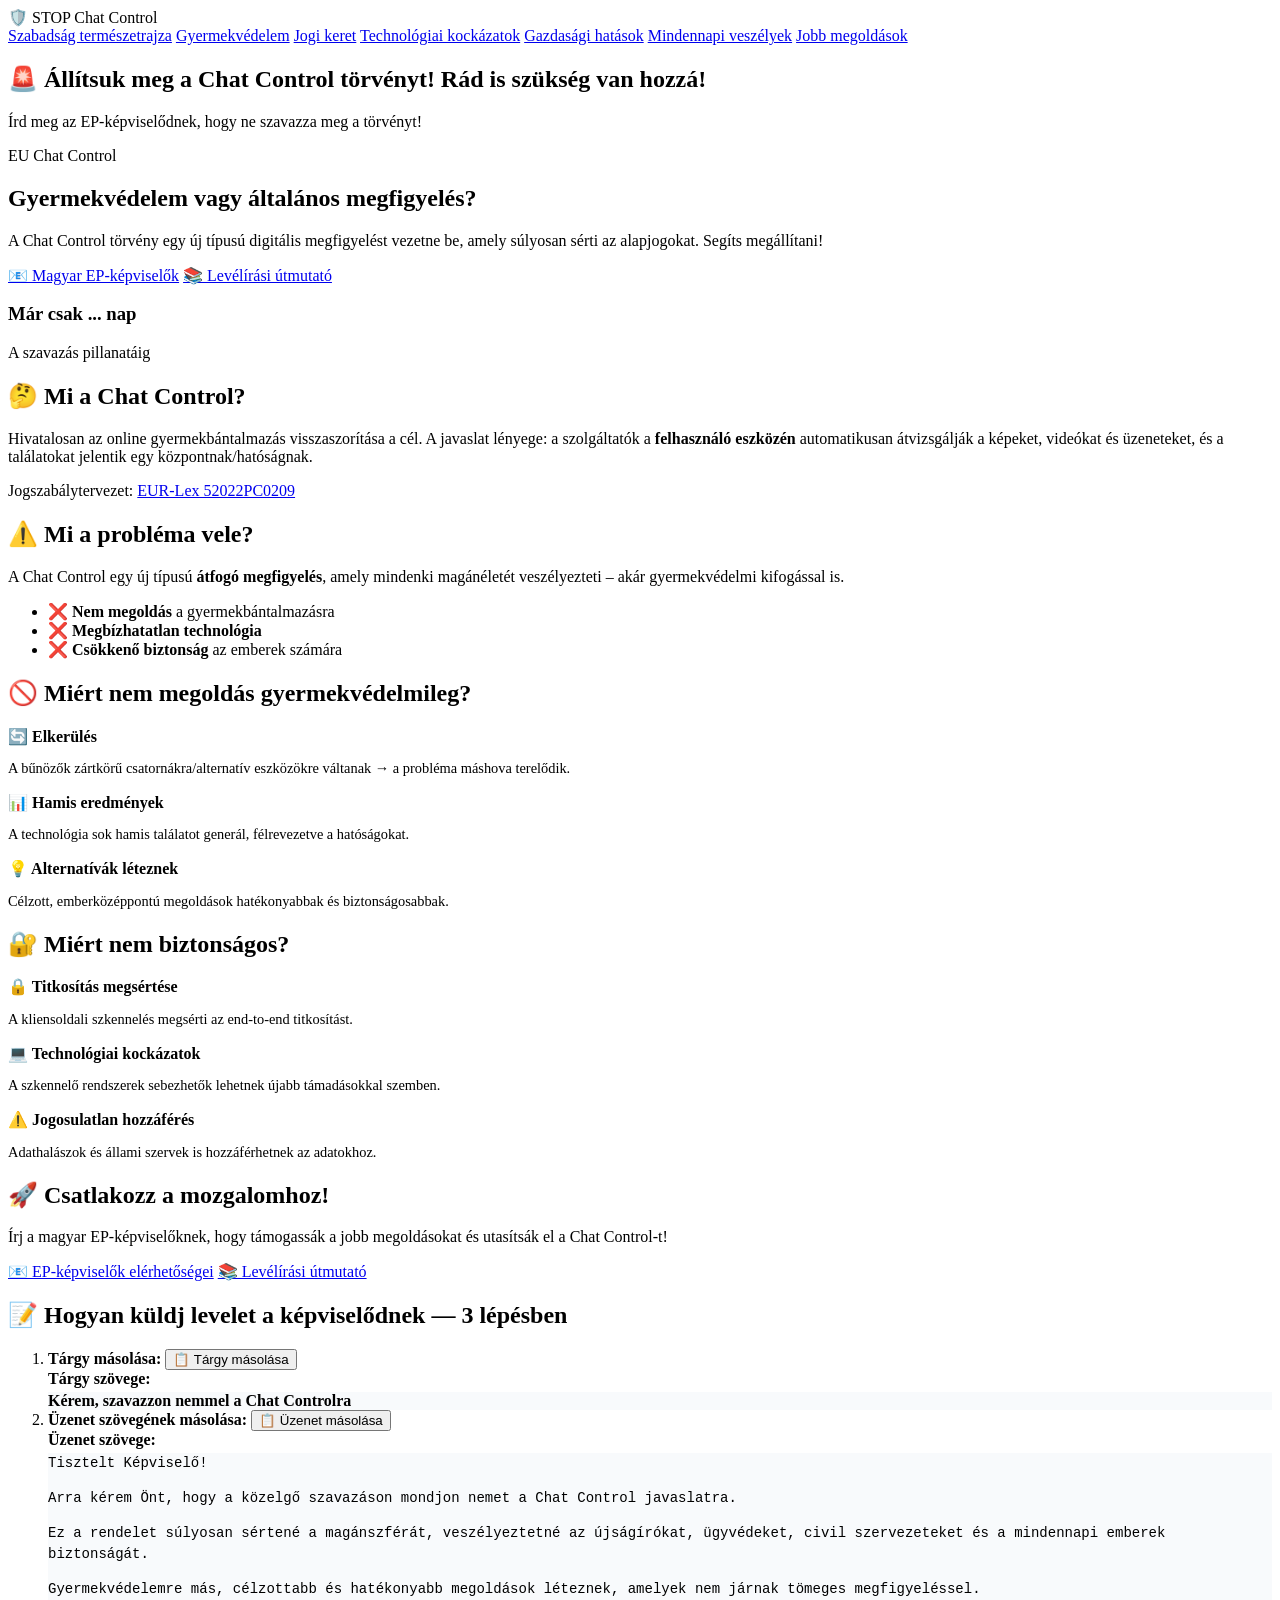
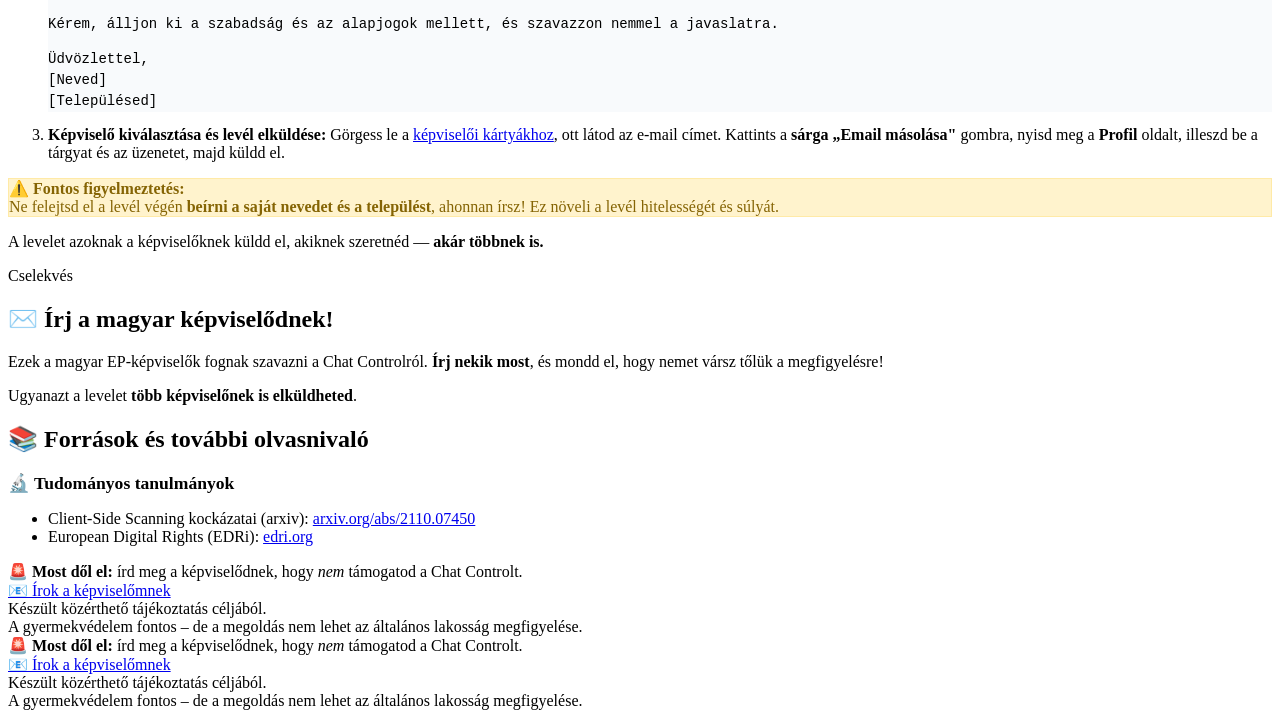
==== index.html @ 04efbd19 "deploy: af9d0e01e2f1a7dfd619908b89cc3201d144bc55" ====
<!doctype html><html lang=hu><head><meta name=generator content="Hugo 0.138.0"><meta charset=UTF-8><meta name=viewport content="width=device-width,initial-scale=1"><title>EU Chat Control – Állítsuk meg a Chat Control törvényt!</title>
<link rel=preconnect href=https://fonts.googleapis.com><link rel=preconnect href=https://fonts.gstatic.com crossorigin><link href="https://fonts.googleapis.com/css2?family=Inter:wght@300;400;500;600;700&display=swap" rel=stylesheet><link rel=stylesheet href=/css/style.css></head><body><div class=wrap><header class=header-top><div class=header-content><div class=logo><span class=shield-icon>🛡️</span>
<span class=stop-text>STOP</span>
<span class=control-text>Chat Control</span></div><nav class=main-nav aria-label=Főmenü><a class="btn primary" href=/stop-chat-control-hugo/szabadsag-termeszetrajza/>Szabadság természetrajza</a>
<a class="btn primary" href=/stop-chat-control-hugo/gyermekvedelem/>Gyermekvédelem</a>
<a class="btn primary" href=/stop-chat-control-hugo/jogi-keret/>Jogi keret</a>
<a class="btn primary" href=/stop-chat-control-hugo/technologiai-kockazatok/>Technológiai kockázatok</a>
<a class="btn primary" href=/stop-chat-control-hugo/gazdasagi-hatasok/>Gazdasági hatások</a>
<a class="btn primary" href=/stop-chat-control-hugo/mindennapi-veszelyek/>Mindennapi veszélyek</a>
<a class="btn primary" href=/stop-chat-control-hugo/jobb-megoldasok/>Jobb megoldások</a></nav></div></header></div><main class=wrap><section class=card aria-labelledby=callout-title><h2 id=callout-title>🚨 Állítsuk meg a Chat Control törvényt! Rád is szükség van hozzá!</h2><p class=note>Írd meg az EP-képviselődnek, hogy ne szavazza meg a törvényt!</p></section><section class=hero><div><span class=kicker>EU Chat Control</span><h1>Gyermekvédelem vagy általános megfigyelés?</h1><p class=lead>A Chat Control törvény egy új típusú digitális megfigyelést vezetne be, amely súlyosan sérti az alapjogokat. Segíts megállítani!</p><div class=cta><a class="btn primary" href=#meps>📧 Magyar EP-képviselők</a>
<a class="btn ghost" href=#howto>📚 Levélírási útmutató</a></div></div><div class=countdown><h3 id=countdown>Már csak ... nap</h3><p class=note>A szavazás pillanatáig</p></div></section><section id=risks class="grid cols-2"><div class=card><h2>🤔 Mi a Chat Control?</h2><p>Hivatalosan az online gyermekbántalmazás visszaszorítása a cél. A javaslat lényege: a szolgáltatók a <strong>felhasználó eszközén</strong> automatikusan átvizsgálják a képeket, videókat és üzeneteket, és a találatokat jelentik egy központnak/hatóságnak.</p><p class=note>Jogszabálytervezet: <a href="https://eur-lex.europa.eu/legal-content/EN/TXT/HTML/?uri=CELEX%3A52022PC0209" target=_blank rel=noopener>EUR-Lex 52022PC0209</a></p></div><div class=card><h2>⚠️ Mi a probléma vele?</h2><p>A Chat Control egy új típusú <strong>átfogó megfigyelés</strong>, amely mindenki magánéletét veszélyezteti – akár gyermekvédelmi kifogással is.</p><ul><li>❌ <strong>Nem megoldás</strong> a gyermekbántalmazásra</li><li>❌ <strong>Megbízhatatlan technológia</strong></li><li>❌ <strong>Csökkenő biztonság</strong> az emberek számára</li></ul></div></section><section class="grid cols-2"><div class=card><h2>🚫 Miért <span style=color:var(--danger)>nem</span> megoldás gyermekvédelmileg?</h2><div style=margin-bottom:var(--spacing-md)><h3 style=font-size:1rem;margin-bottom:var(--spacing-xs);color:var(--accent)>🔄 Elkerülés</h3><p style=font-size:.9rem;margin-bottom:var(--spacing-sm)>A bűnözők zártkörű csatornákra/alternatív eszközökre váltanak → a probléma máshova terelődik.</p></div><div style=margin-bottom:var(--spacing-md)><h3 style=font-size:1rem;margin-bottom:var(--spacing-xs);color:var(--accent)>📊 Hamis eredmények</h3><p style=font-size:.9rem;margin-bottom:var(--spacing-sm)>A technológia sok hamis találatot generál, félrevezetve a hatóságokat.</p></div><div><h3 style=font-size:1rem;margin-bottom:var(--spacing-xs);color:var(--accent)>💡 Alternatívák léteznek</h3><p style=font-size:.9rem;margin-bottom:var(--spacing-sm)>Célzott, emberközéppontú megoldások hatékonyabbak és biztonságosabbak.</p></div></div><div class=card><h2>🔐 Miért <span style=color:var(--danger)>nem</span> biztonságos?</h2><div style=margin-bottom:var(--spacing-md)><h3 style=font-size:1rem;margin-bottom:var(--spacing-xs);color:var(--accent)>🔒 Titkosítás megsértése</h3><p style=font-size:.9rem;margin-bottom:var(--spacing-sm)>A kliensoldali szkennelés megsérti az end-to-end titkosítást.</p></div><div style=margin-bottom:var(--spacing-md)><h3 style=font-size:1rem;margin-bottom:var(--spacing-xs);color:var(--accent)>💻 Technológiai kockázatok</h3><p style=font-size:.9rem;margin-bottom:var(--spacing-sm)>A szkennelő rendszerek sebezhetők lehetnek újabb támadásokkal szemben.</p></div><div><h3 style=font-size:1rem;margin-bottom:var(--spacing-xs);color:var(--accent)>⚠️ Jogosulatlan hozzáférés</h3><p style=font-size:.9rem;margin-bottom:var(--spacing-sm)>Adathalászok és állami szervek is hozzáférhetnek az adatokhoz.</p></div></div></section><section class=cta-section><h2>🚀 Csatlakozz a mozgalomhoz!</h2><p>Írj a magyar EP-képviselőknek, hogy támogassák a jobb megoldásokat és utasítsák el a Chat Control-t!</p><div class=cta><a href=#meps class="btn primary">📧 EP-képviselők elérhetőségei</a>
<a href=#howto class="btn ghost">📚 Levélírási útmutató</a></div></section><section id=howto class=card><h2>📝 Hogyan küldj levelet a képviselődnek — 3 lépésben</h2><ol class=steps><li><strong>Tárgy másolása:</strong>
<button class=btn type=button onclick=copySubject()>📋 Tárgy másolása</button><div class=template-preview style=margin-top:var(--spacing-sm)><div class=note style=margin-bottom:4px><strong>Tárgy szövege:</strong></div><div style="padding:var(--spacing-sm);background:#f8fafc;border-left:4px solid var(--accent);font-weight:600">Kérem, szavazzon nemmel a Chat Controlra</div></div></li><li><strong>Üzenet szövegének másolása:</strong>
<button class=btn type=button onclick=copyBody()>📋 Üzenet másolása</button><div class=template-preview style=margin-top:var(--spacing-sm)><div class=note style=margin-bottom:4px><strong>Üzenet szövege:</strong></div><div style="padding:var(--spacing-md);background:#f8fafc;border-left:4px solid var(--accent);font-family:courier new,monospace;font-size:.875rem;line-height:1.5;white-space:pre-line">Tisztelt Képviselő!<p>Arra kérem Önt, hogy a közelgő szavazáson mondjon nemet a Chat Control javaslatra.</p><p>Ez a rendelet súlyosan sértené a magánszférát, veszélyeztetné az újságírókat, ügyvédeket, civil szervezeteket és a mindennapi emberek biztonságát.</p><p>Gyermekvédelemre más, célzottabb és hatékonyabb megoldások léteznek, amelyek nem járnak tömeges megfigyeléssel.</p><p>Kérem, álljon ki a szabadság és az alapjogok mellett, és szavazzon nemmel a javaslatra.</p><p>Üdvözlettel,
[Neved]
[Településed]</div></div></li><li><strong>Képviselő kiválasztása és levél elküldése:</strong>
Görgess le a <a href=#meps>képviselői kártyákhoz</a>, ott látod az e-mail címet. Kattints a <strong>sárga „Email másolása"</strong> gombra, nyisd meg a <strong>Profil</strong> oldalt, illeszd be a tárgyat és az üzenetet, majd küldd el.</li></ol><div class=important-note style="margin-top:var(--spacing-md);padding:var(--spacing-md);background:#fff3cd;border:1px solid #ffeaa7;border-radius:var(--border-radius-sm)"><div style=font-weight:600;color:#856404;margin-bottom:var(--spacing-xs)>⚠️ Fontos figyelmeztetés:</div><div style=color:#856404>Ne felejtsd el a levél végén <strong>beírni a saját nevedet és a települést</strong>, ahonnan írsz! Ez növeli a levél hitelességét és súlyát.</div></div><p class=note>A levelet azoknak a képviselőknek küldd el, akiknek szeretnéd — <strong>akár többnek is.</strong></p></p></section><section id=meps class=card><span class=badge>Cselekvés</span><h2>✉️ Írj a magyar képviselődnek!</h2><p>Ezek a magyar EP-képviselők fognak szavazni a Chat Controlról. <strong>Írj nekik most</strong>, és mondd el, hogy nemet vársz tőlük a megfigyelésre!</p><div class=meps-grid id=mepsGrid></div><p class="note text-center">Ugyanazt a levelet <strong>több képviselőnek is elküldheted</strong>.</p></section><section id=sources class=card><h2>📚 Források és további olvasnivaló</h2><h3 style="font-size:1.1rem;margin:var(--spacing-md)0 var(--spacing-sm);color:var(--accent)">🔬 Tudományos tanulmányok</h3><ul><li>Client-Side Scanning kockázatai (arxiv): <a href=https://arxiv.org/abs/2110.07450 target=_blank rel=noopener>arxiv.org/abs/2110.07450</a></li><li>European Digital Rights (EDRi): <a href=https://edri.org/our-work/most-criticised-eu-law-of-all-time/ target=_blank rel=noopener>edri.org</a></li></ul></section></main><div class=sticky-cta><div class=inner><div class=message><strong>🚨 Most dől el:</strong> írd meg a képviselődnek, hogy <em>nem</em> támogatod a Chat Controlt.</div><div class=cta><a class="btn primary" href=#meps>📧 Írok a képviselőmnek</a></div></div></div><footer class=footer>Készült közérthető tájékoztatás céljából.<br>A gyermekvédelem fontos – de a megoldás nem lehet az általános lakosság megfigyelése.</footer><script>const emailSubject=encodeURIComponent("Kérem, szavazzon nemmel a Chat Controlra"),emailBody=encodeURIComponent(`Tisztelt Képviselő!

Arra kérem Önt, hogy a közelgő szavazáson mondjon nemet a Chat Control javaslatra.

Ez a rendelet súlyosan sértené a magánszférát, veszélyeztetné az újságírókat, ügyvédeket, civil szervezeteket és a mindennapi emberek biztonságát.

Gyermekvédelemre más, célzottabb és hatékonyabb megoldások léteznek, amelyek nem járnak tömeges megfigyeléssel.

Kérem, álljon ki a szabadság és az alapjogok mellett, és szavazzon nemmel a javaslatra.

Üdvözlettel,
[Neved]
[Településed]`);function copyText(e,t="Másolva!"){navigator.clipboard.writeText(e).then(()=>{alert(t)}).catch(e=>{console.error("Nem sikerült másolni:",e)})}function copySubject(){copyText(decodeURIComponent(emailSubject))}function copyBody(){copyText(decodeURIComponent(emailBody))}</script><div class=sticky-cta><div class=inner><div class=message><strong>🚨 Most dől el:</strong> írd meg a képviselődnek, hogy <em>nem</em> támogatod a Chat Controlt.</div><div class=cta><a class="btn primary" href=#meps>📧 Írok a képviselőmnek</a></div></div></div><footer class=footer>Készült közérthető tájékoztatás céljából.<br>A gyermekvédelem fontos – de a megoldás nem lehet az általános lakosság megfigyelése.</footer><script src=/js/main.js></script></body></html>
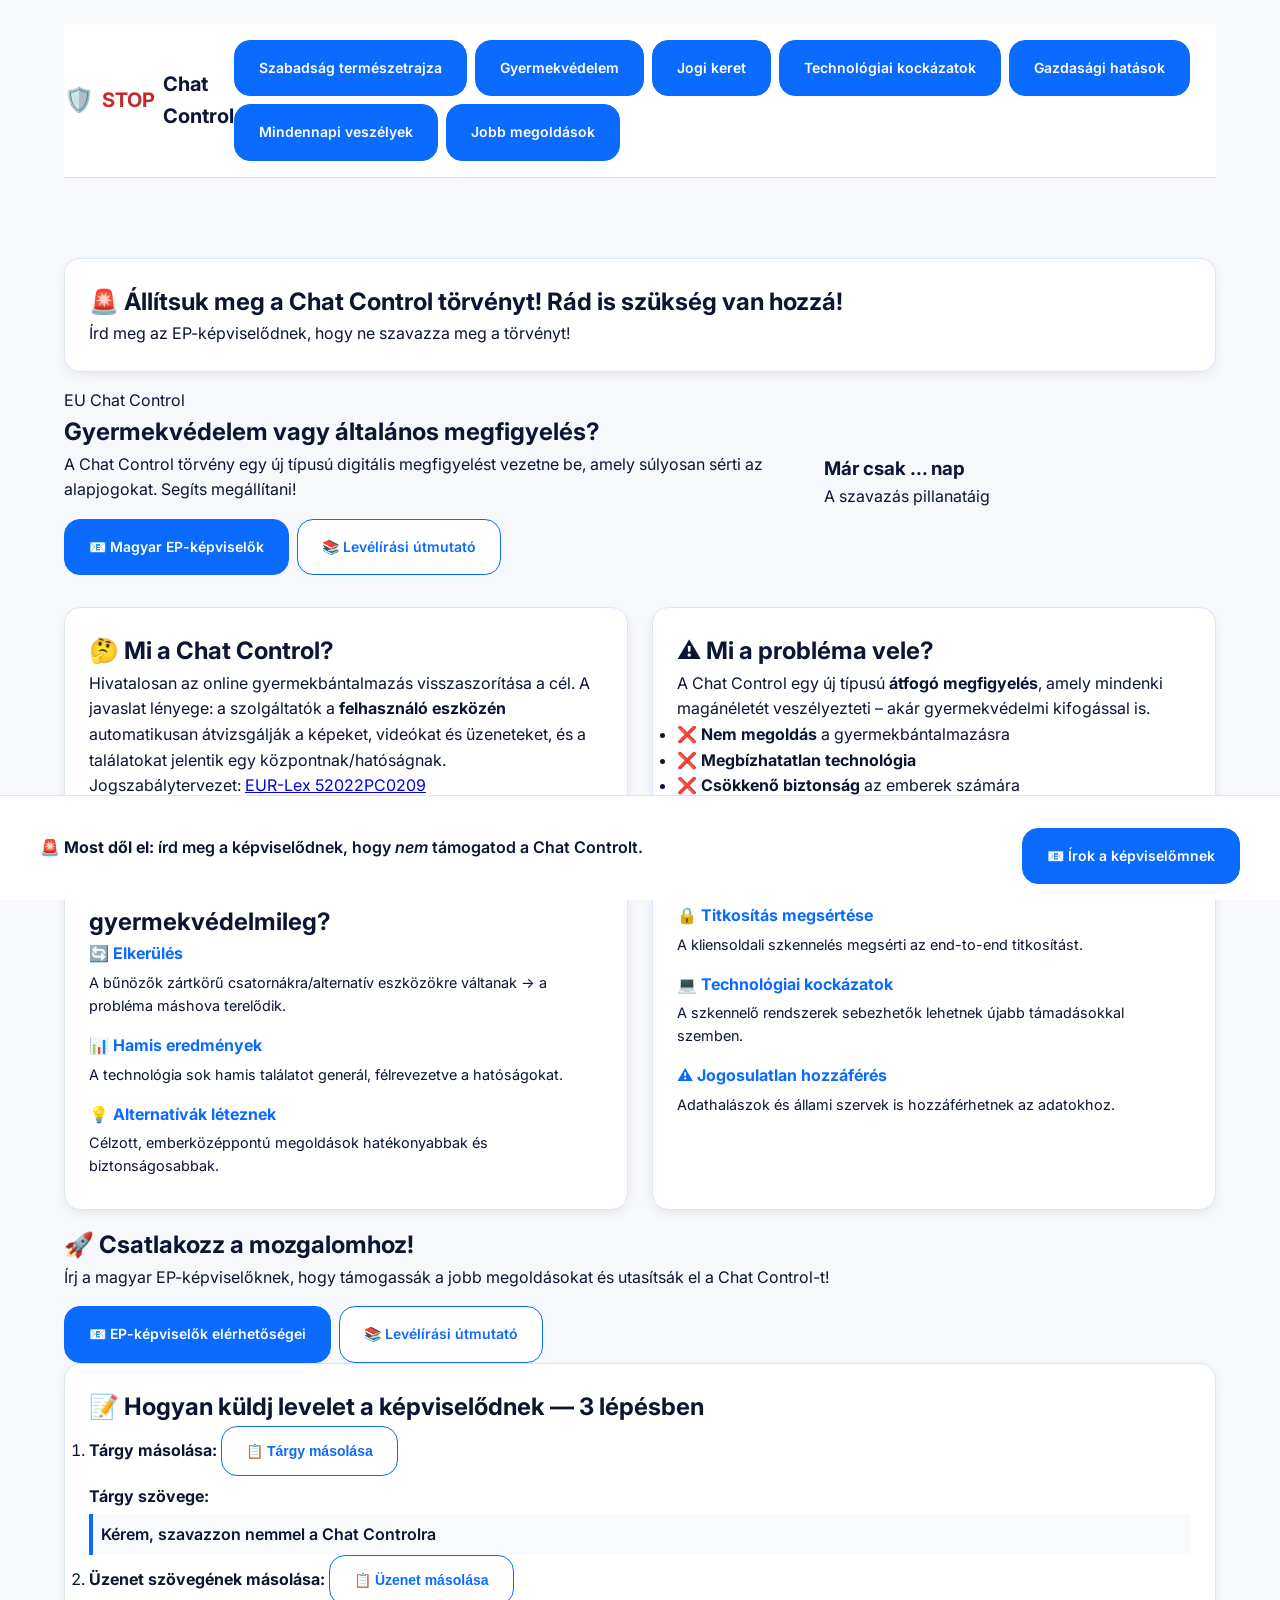
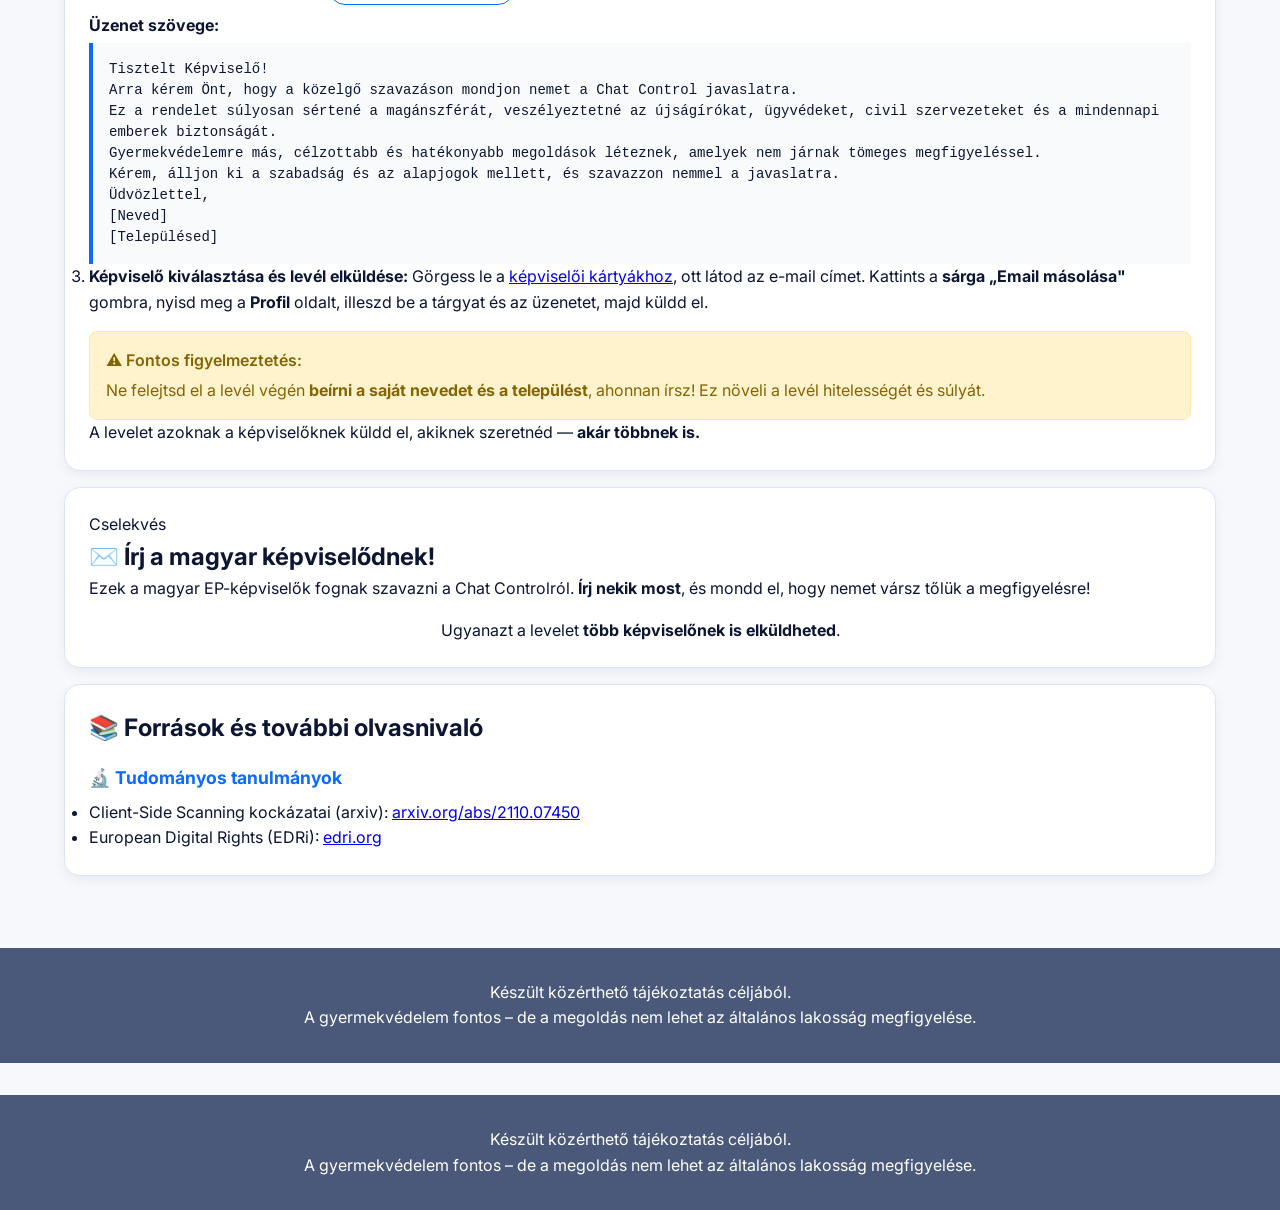
==== commit 675fa961: "deploy: 658bba893d228ffd59e520cdc6a944f6ee05140a" ====
--- a/index.html
+++ b/index.html
@@ -1,5 +1,5 @@
 <!doctype html><html lang=hu><head><meta name=generator content="Hugo 0.138.0"><meta charset=UTF-8><meta name=viewport content="width=device-width,initial-scale=1"><title>EU Chat Control – Állítsuk meg a Chat Control törvényt!</title>
-<link rel=preconnect href=https://fonts.googleapis.com><link rel=preconnect href=https://fonts.gstatic.com crossorigin><link href="https://fonts.googleapis.com/css2?family=Inter:wght@300;400;500;600;700&display=swap" rel=stylesheet><link rel=stylesheet href=/css/style.css></head><body><div class=wrap><header class=header-top><div class=header-content><div class=logo><span class=shield-icon>🛡️</span>
+<link rel=preconnect href=https://fonts.googleapis.com><link rel=preconnect href=https://fonts.gstatic.com crossorigin><link href="https://fonts.googleapis.com/css2?family=Inter:wght@300;400;500;600;700&display=swap" rel=stylesheet><link rel=stylesheet href=/assets/css/style.css></head><body><div class=wrap><header class=header-top><div class=header-content><div class=logo><span class=shield-icon>🛡️</span>
 <span class=stop-text>STOP</span>
 <span class=control-text>Chat Control</span></div><nav class=main-nav aria-label=Főmenü><a class="btn primary" href=/stop-chat-control-hugo/szabadsag-termeszetrajza/>Szabadság természetrajza</a>
 <a class="btn primary" href=/stop-chat-control-hugo/gyermekvedelem/>Gyermekvédelem</a>
